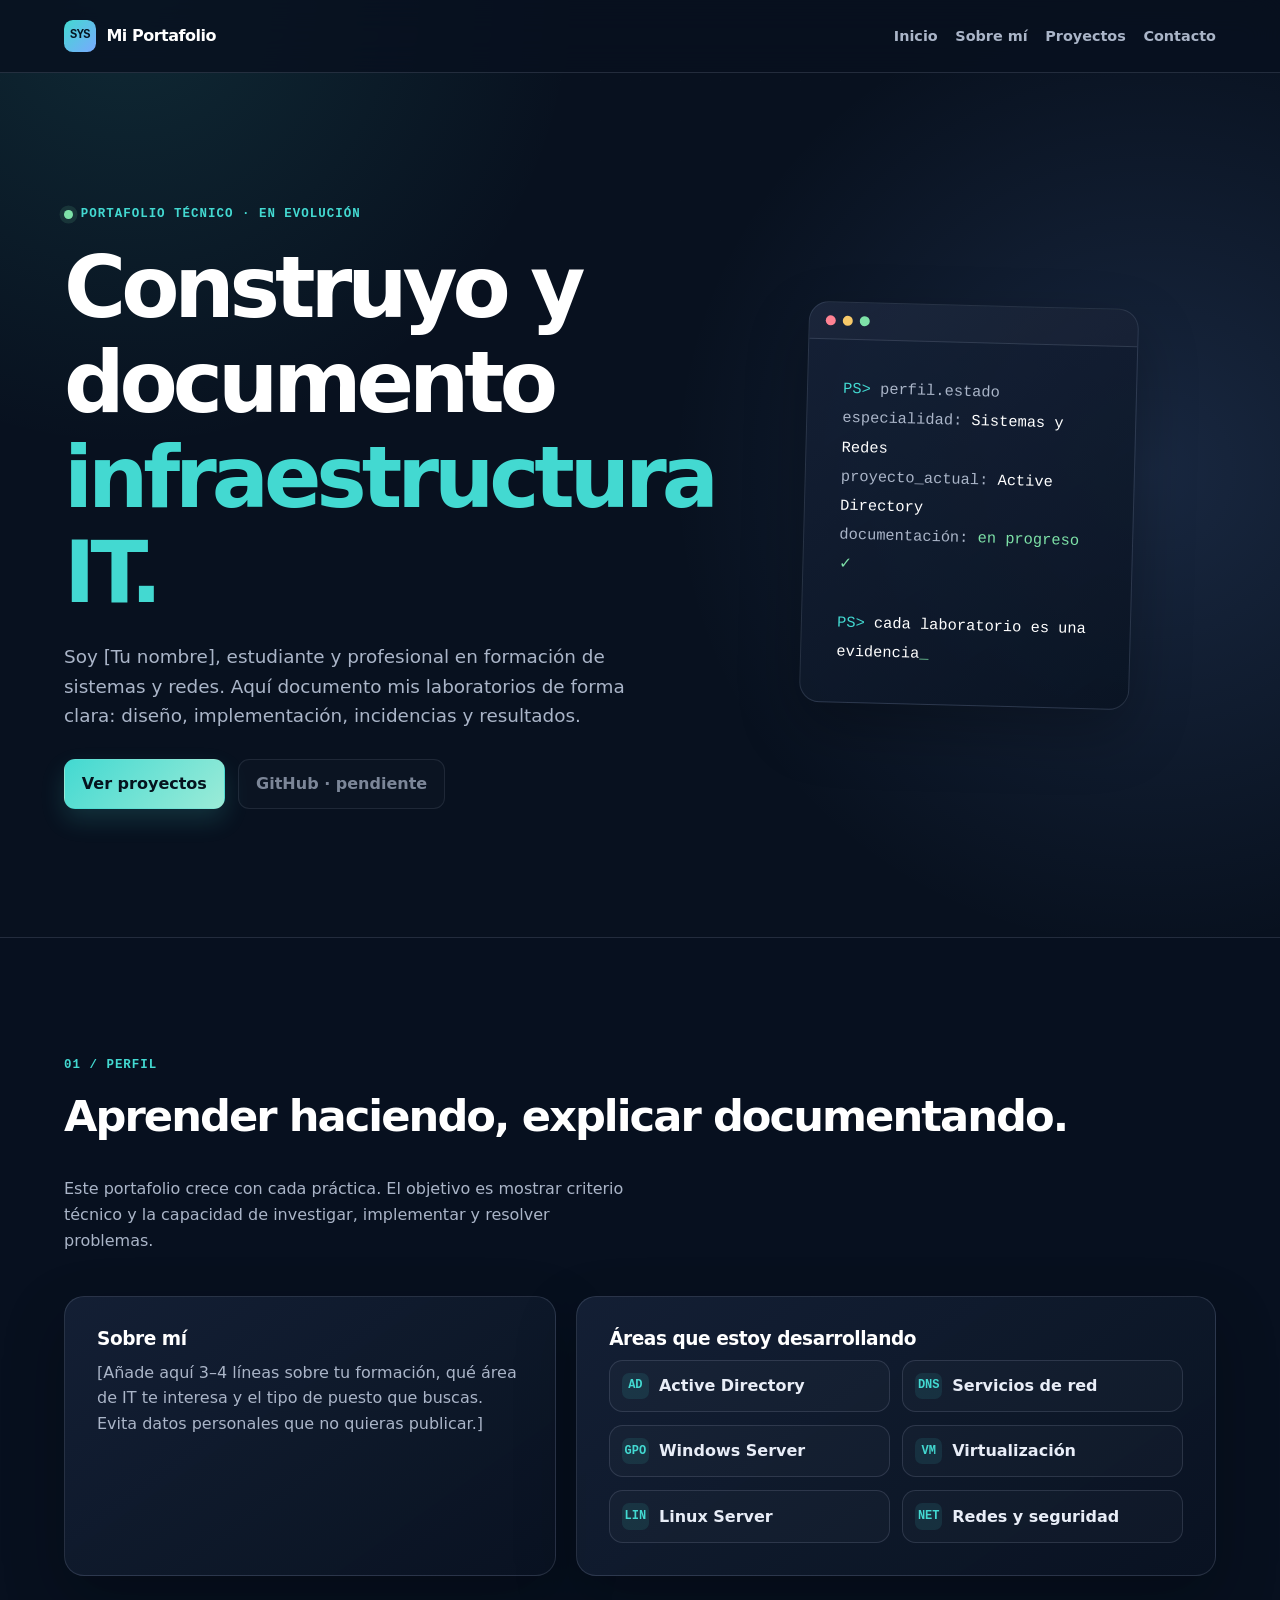
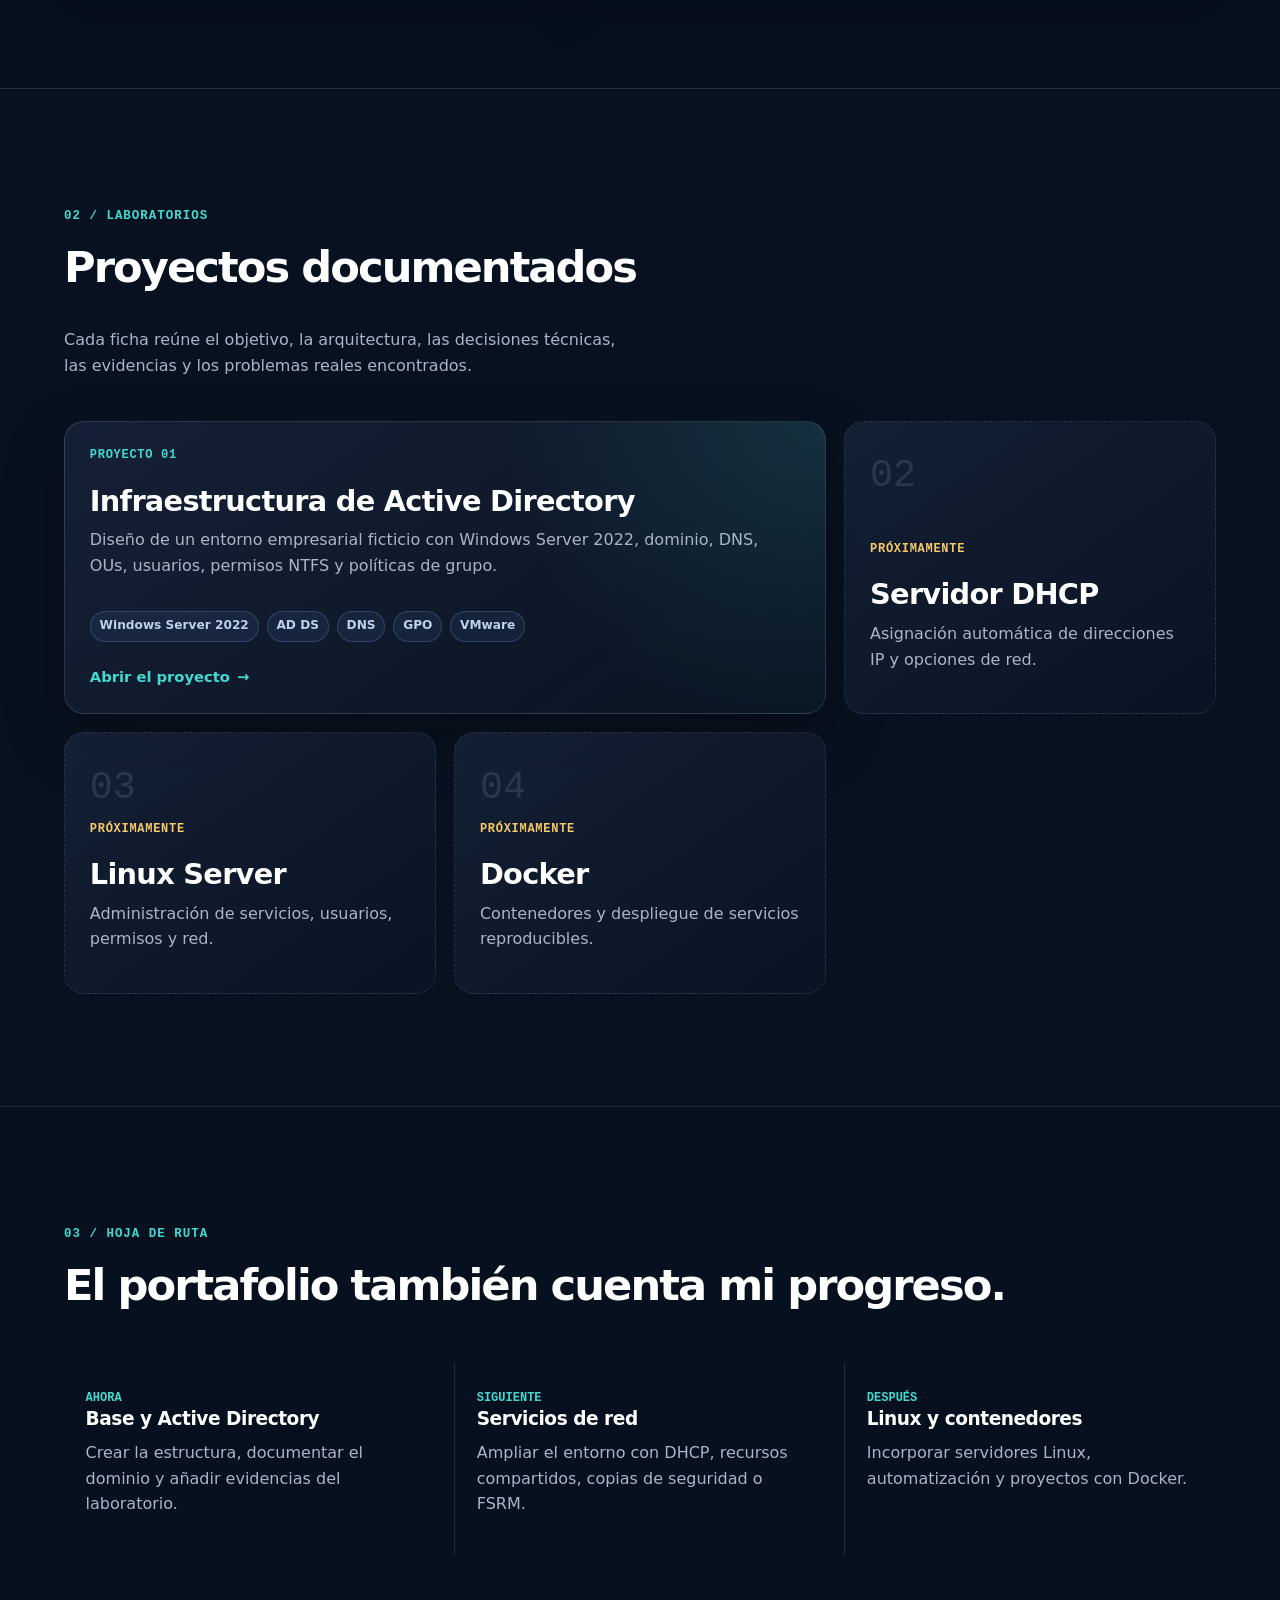
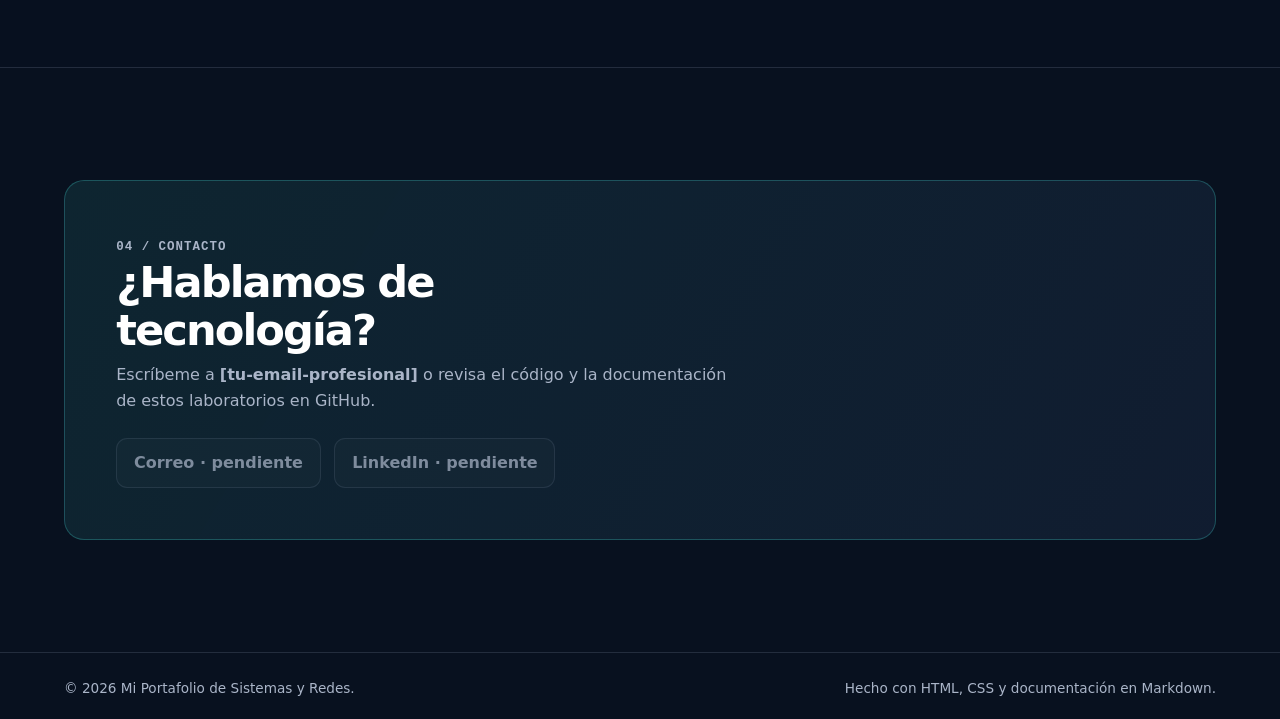
==== index.html @ 811c21ce "Primer commit: creación del portafolio" ====
<!doctype html>
<html lang="es">
  <head>
    <meta charset="utf-8">
    <meta name="viewport" content="width=device-width, initial-scale=1">
    <meta name="description" content="Portafolio técnico de [Tu nombre]: administración de sistemas, redes y virtualización.">
    <title>Mi Portafolio · Sistemas y Redes</title>
    <link rel="stylesheet" href="assets/css/styles.css">
  </head>
  <body>
    <a class="skip-link" href="#contenido">Saltar al contenido</a>

    <header class="site-header">
      <nav class="nav container" aria-label="Navegación principal">
        <a class="brand" href="#inicio" aria-label="Ir al inicio">
          <span class="brand-mark">SYS</span>
          <span>Mi Portafolio</span>
        </a>
        <ul class="nav-links">
          <li><a href="#inicio">Inicio</a></li>
          <li><a href="#sobre-mi">Sobre mí</a></li>
          <li><a href="#proyectos">Proyectos</a></li>
          <li><a href="#contacto">Contacto</a></li>
        </ul>
      </nav>
    </header>

    <main id="contenido">
      <section class="hero container" id="inicio">
        <div>
          <p class="eyebrow"><span class="status-dot"></span> Portafolio técnico · En evolución</p>
          <h1>Construyo y documento <em>infraestructura IT.</em></h1>
          <p class="hero-copy">
            Soy [Tu nombre], estudiante y profesional en formación de sistemas y redes. Aquí documento mis laboratorios de forma clara: diseño, implementación, incidencias y resultados.
          </p>
          <div class="button-row">
            <a class="button button-primary" href="#proyectos">Ver proyectos</a>
            <span class="button button-disabled" title="Sustituye este botón por tu perfil de GitHub antes de publicar">GitHub · pendiente</span>
          </div>
        </div>

        <aside class="terminal-card" aria-label="Resumen del portafolio">
          <div class="terminal-top"><span></span><span></span><span></span></div>
          <div class="terminal-content">
            <p><span class="terminal-command">PS&gt;</span> <span class="terminal-label">perfil.estado</span></p>
            <p><span class="terminal-label">especialidad:</span> <span class="terminal-value">Sistemas y Redes</span></p>
            <p><span class="terminal-label">proyecto_actual:</span> <span class="terminal-value">Active Directory</span></p>
            <p><span class="terminal-label">documentación:</span> <span class="terminal-ok">en progreso ✓</span></p>
            <br>
            <p><span class="terminal-command">PS&gt;</span> <span class="terminal-value">cada laboratorio es una evidencia</span><span class="terminal-ok">_</span></p>
          </div>
        </aside>
      </section>

      <section class="section section-alt" id="sobre-mi">
        <div class="container">
          <div class="section-heading">
            <div>
              <p class="section-kicker">01 / Perfil</p>
              <h2>Aprender haciendo, explicar documentando.</h2>
            </div>
            <p>Este portafolio crece con cada práctica. El objetivo es mostrar criterio técnico y la capacidad de investigar, implementar y resolver problemas.</p>
          </div>
          <div class="about-grid">
            <article class="surface-card">
              <h3>Sobre mí</h3>
              <p>
                [Añade aquí 3–4 líneas sobre tu formación, qué área de IT te interesa y el tipo de puesto que buscas. Evita datos personales que no quieras publicar.]
              </p>
            </article>
            <article class="surface-card">
              <h3>Áreas que estoy desarrollando</h3>
              <ul class="skill-list">
                <li><span class="skill-icon">AD</span> Active Directory</li>
                <li><span class="skill-icon">DNS</span> Servicios de red</li>
                <li><span class="skill-icon">GPO</span> Windows Server</li>
                <li><span class="skill-icon">VM</span> Virtualización</li>
                <li><span class="skill-icon">LIN</span> Linux Server</li>
                <li><span class="skill-icon">NET</span> Redes y seguridad</li>
              </ul>
            </article>
          </div>
        </div>
      </section>

      <section class="section" id="proyectos">
        <div class="container">
          <div class="section-heading">
            <div>
              <p class="section-kicker">02 / Laboratorios</p>
              <h2>Proyectos documentados</h2>
            </div>
            <p>Cada ficha reúne el objetivo, la arquitectura, las decisiones técnicas, las evidencias y los problemas reales encontrados.</p>
          </div>
          <div class="project-grid">
            <article class="project-card featured">
              <div class="project-number">Proyecto 01</div>
              <h3>Infraestructura de Active Directory</h3>
              <p>Diseño de un entorno empresarial ficticio con Windows Server 2022, dominio, DNS, OUs, usuarios, permisos NTFS y políticas de grupo.</p>
              <ul class="tag-list" aria-label="Tecnologías">
                <li>Windows Server 2022</li>
                <li>AD DS</li>
                <li>DNS</li>
                <li>GPO</li>
                <li>VMware</li>
              </ul>
              <a class="project-link" href="proyectos/active-directory/">Abrir el proyecto</a>
            </article>

            <article class="project-card placeholder-card">
              <span class="placeholder-symbol" aria-hidden="true">02</span>
              <div>
                <div class="card-status">Próximamente</div>
                <h3>Servidor DHCP</h3>
                <p>Asignación automática de direcciones IP y opciones de red.</p>
              </div>
            </article>

            <article class="project-card placeholder-card">
              <span class="placeholder-symbol" aria-hidden="true">03</span>
              <div>
                <div class="card-status">Próximamente</div>
                <h3>Linux Server</h3>
                <p>Administración de servicios, usuarios, permisos y red.</p>
              </div>
            </article>

            <article class="project-card placeholder-card">
              <span class="placeholder-symbol" aria-hidden="true">04</span>
              <div>
                <div class="card-status">Próximamente</div>
                <h3>Docker</h3>
                <p>Contenedores y despliegue de servicios reproducibles.</p>
              </div>
            </article>
          </div>
        </div>
      </section>

      <section class="section section-alt" aria-labelledby="roadmap-title">
        <div class="container">
          <div class="section-heading">
            <div>
              <p class="section-kicker">03 / Hoja de ruta</p>
              <h2 id="roadmap-title">El portafolio también cuenta mi progreso.</h2>
            </div>
          </div>
          <div class="roadmap-grid">
            <article class="roadmap-card">
              <span>AHORA</span>
              <h3>Base y Active Directory</h3>
              <p>Crear la estructura, documentar el dominio y añadir evidencias del laboratorio.</p>
            </article>
            <article class="roadmap-card">
              <span>SIGUIENTE</span>
              <h3>Servicios de red</h3>
              <p>Ampliar el entorno con DHCP, recursos compartidos, copias de seguridad o FSRM.</p>
            </article>
            <article class="roadmap-card">
              <span>DESPUÉS</span>
              <h3>Linux y contenedores</h3>
              <p>Incorporar servidores Linux, automatización y proyectos con Docker.</p>
            </article>
          </div>
        </div>
      </section>

      <section class="section" id="contacto">
        <div class="container">
          <div class="contact-panel">
            <div>
              <p class="section-kicker">04 / Contacto</p>
              <h2>¿Hablamos de tecnología?</h2>
              <p>Escríbeme a <strong>[tu-email-profesional]</strong> o revisa el código y la documentación de estos laboratorios en GitHub.</p>
            </div>
            <div class="button-row" aria-label="Enlaces de contacto pendientes de configurar">
              <span class="button button-disabled">Correo · pendiente</span>
              <span class="button button-disabled">LinkedIn · pendiente</span>
            </div>
          </div>
        </div>
      </section>
    </main>

    <footer class="site-footer">
      <div class="container footer-inner">
        <span>© 2026 Mi Portafolio de Sistemas y Redes.</span>
        <span>Hecho con HTML, CSS y documentación en Markdown.</span>
      </div>
    </footer>
  </body>
</html>
---- assets/css/styles.css ----
:root {
  --ink: #e8edf7;
  --muted: #aab5c8;
  --surface: #101827;
  --surface-elevated: #162238;
  --line: rgba(193, 208, 235, 0.15);
  --blue: #78a9ff;
  --cyan: #43d9d1;
  --green: #7ee2a8;
  --amber: #f7c969;
  --danger: #ff8293;
  --background: #08111f;
  --shadow: 0 24px 60px rgba(0, 0, 0, 0.26);
  --radius-lg: 1.25rem;
  --radius-md: 0.85rem;
  --max-width: 72rem;
}

* {
  box-sizing: border-box;
}

html {
  scroll-behavior: smooth;
}

@media (prefers-reduced-motion: reduce) {
  html {
    scroll-behavior: auto;
  }

  *,
  *::before,
  *::after {
    animation-duration: 0.01ms !important;
    animation-iteration-count: 1 !important;
    scroll-behavior: auto !important;
    transition-duration: 0.01ms !important;
  }
}

body {
  min-width: 20rem;
  margin: 0;
  color: var(--ink);
  background:
    radial-gradient(circle at 10% 0%, rgba(67, 217, 209, 0.12), transparent 28rem),
    radial-gradient(circle at 90% 12%, rgba(120, 169, 255, 0.15), transparent 30rem),
    var(--background);
  font-family: Inter, ui-sans-serif, system-ui, -apple-system, BlinkMacSystemFont, "Segoe UI", sans-serif;
  font-size: 16px;
  line-height: 1.6;
}

body::before {
  position: fixed;
  z-index: -1;
  inset: 0;
  pointer-events: none;
  content: "";
  opacity: 0.28;
  background-image: linear-gradient(rgba(255, 255, 255, 0.025) 1px, transparent 1px), linear-gradient(90deg, rgba(255, 255, 255, 0.025) 1px, transparent 1px);
  background-size: 2.5rem 2.5rem;
  mask-image: linear-gradient(to bottom, black, transparent 78%);
}

a {
  color: inherit;
  text-decoration: none;
}

a:focus-visible,
button:focus-visible {
  outline: 3px solid var(--cyan);
  outline-offset: 4px;
}

img {
  max-width: 100%;
}

.skip-link {
  position: absolute;
  z-index: 20;
  top: -5rem;
  left: 1rem;
  padding: 0.7rem 1rem;
  color: #04101b;
  background: var(--cyan);
  border-radius: 0 0 var(--radius-md) var(--radius-md);
}

.skip-link:focus {
  top: 0;
}

.container {
  width: min(calc(100% - 2.5rem), var(--max-width));
  margin-inline: auto;
}

.site-header {
  position: sticky;
  z-index: 10;
  top: 0;
  border-bottom: 1px solid var(--line);
  background: rgba(8, 17, 31, 0.82);
  backdrop-filter: blur(16px);
}

.nav {
  display: flex;
  align-items: center;
  justify-content: space-between;
  gap: 1.5rem;
  min-height: 4.5rem;
}

.brand {
  display: inline-flex;
  align-items: center;
  gap: 0.65rem;
  color: #fff;
  font-weight: 800;
  letter-spacing: -0.03em;
}

.brand-mark {
  display: grid;
  width: 2rem;
  height: 2rem;
  place-items: center;
  color: #061522;
  font-family: ui-monospace, SFMono-Regular, Menlo, Consolas, monospace;
  font-size: 0.75rem;
  font-weight: 900;
  background: linear-gradient(135deg, var(--cyan), var(--blue));
  border-radius: 0.55rem;
}

.nav-links {
  display: flex;
  flex-wrap: wrap;
  justify-content: flex-end;
  gap: 0.35rem 1.1rem;
  padding: 0;
  margin: 0;
  list-style: none;
}

.nav-links a {
  color: var(--muted);
  font-size: 0.9rem;
  font-weight: 650;
}

.nav-links a:hover,
.nav-links a[aria-current="page"] {
  color: var(--cyan);
}

.hero {
  display: grid;
  grid-template-columns: 1.2fr 0.8fr;
  gap: clamp(2rem, 7vw, 6rem);
  align-items: center;
  min-height: min(44rem, calc(100vh - 4.5rem));
  padding-block: clamp(4rem, 10vw, 8rem);
}

.eyebrow,
.section-kicker {
  display: inline-flex;
  align-items: center;
  gap: 0.5rem;
  margin: 0 0 1rem;
  color: var(--cyan);
  font-family: ui-monospace, SFMono-Regular, Menlo, Consolas, monospace;
  font-size: 0.78rem;
  font-weight: 700;
  letter-spacing: 0.08em;
  text-transform: uppercase;
}

.status-dot {
  width: 0.55rem;
  height: 0.55rem;
  background: var(--green);
  border-radius: 50%;
  box-shadow: 0 0 0 0.28rem rgba(126, 226, 168, 0.12);
}

h1,
h2,
h3,
p {
  margin-top: 0;
}

h1,
h2,
h3 {
  color: #fff;
  line-height: 1.12;
}

h1 {
  max-width: 13ch;
  margin-bottom: 1.35rem;
  font-size: clamp(2.8rem, 7vw, 5.3rem);
  letter-spacing: -0.06em;
}

h1 em {
  font-style: normal;
  color: var(--cyan);
}

h2 {
  margin-bottom: 1rem;
  font-size: clamp(1.85rem, 4vw, 2.7rem);
  letter-spacing: -0.045em;
}

h3 {
  margin-bottom: 0.65rem;
  font-size: 1.16rem;
  letter-spacing: -0.025em;
}

.hero-copy {
  max-width: 38rem;
  margin-bottom: 1.8rem;
  color: var(--muted);
  font-size: clamp(1rem, 2vw, 1.15rem);
}

.button-row {
  display: flex;
  flex-wrap: wrap;
  gap: 0.85rem;
}

.button {
  display: inline-flex;
  align-items: center;
  justify-content: center;
  min-height: 2.9rem;
  padding: 0.7rem 1.05rem;
  border: 1px solid transparent;
  border-radius: 0.7rem;
  font-weight: 750;
  transition: transform 160ms ease, border-color 160ms ease, background 160ms ease;
}

.button:hover {
  transform: translateY(-2px);
}

.button-primary {
  color: #05131e;
  background: linear-gradient(135deg, var(--cyan), #9bebd7);
  box-shadow: 0 11px 25px rgba(67, 217, 209, 0.16);
}

.button-secondary {
  color: var(--ink);
  border-color: var(--line);
  background: rgba(255, 255, 255, 0.03);
}

.button-secondary:hover {
  border-color: rgba(120, 169, 255, 0.7);
  background: rgba(120, 169, 255, 0.1);
}

.button-disabled {
  color: var(--muted);
  border-color: var(--line);
  background: rgba(255, 255, 255, 0.025);
  cursor: not-allowed;
  opacity: 0.72;
}

.terminal-card,
.surface-card,
.project-card,
.detail-card {
  border: 1px solid var(--line);
  background: linear-gradient(145deg, rgba(22, 34, 56, 0.88), rgba(10, 20, 35, 0.9));
  box-shadow: var(--shadow);
}

.terminal-card {
  overflow: hidden;
  border-radius: var(--radius-lg);
  transform: rotate(1.5deg);
}

.terminal-top {
  display: flex;
  gap: 0.4rem;
  padding: 0.8rem 1rem;
  border-bottom: 1px solid var(--line);
  background: rgba(255, 255, 255, 0.025);
}

.terminal-top span {
  width: 0.65rem;
  height: 0.65rem;
  border-radius: 50%;
}

.terminal-top span:nth-child(1) { background: var(--danger); }
.terminal-top span:nth-child(2) { background: var(--amber); }
.terminal-top span:nth-child(3) { background: var(--green); }

.terminal-content {
  padding: clamp(1.3rem, 4vw, 2.2rem);
  font-family: ui-monospace, SFMono-Regular, Menlo, Consolas, monospace;
  font-size: clamp(0.82rem, 1.65vw, 0.96rem);
  line-height: 1.9;
}

.terminal-content p {
  margin: 0;
}

.terminal-command { color: var(--cyan); }
.terminal-label { color: var(--muted); }
.terminal-value { color: #fff; }
.terminal-ok { color: var(--green); }

.section {
  padding-block: clamp(4rem, 9vw, 7rem);
}

.section-alt {
  border-block: 1px solid var(--line);
  background: rgba(8, 17, 31, 0.45);
}

.section-heading {
  display: flex;
  flex-wrap: wrap;
  align-items: end;
  justify-content: space-between;
  gap: 1.25rem;
  margin-bottom: 2.3rem;
}

.section-heading > p:last-child {
  max-width: 35rem;
  margin-bottom: 0.35rem;
  color: var(--muted);
}

.about-grid {
  display: grid;
  grid-template-columns: 1fr 1.3fr;
  gap: 1.25rem;
}

.surface-card,
.detail-card {
  padding: clamp(1.35rem, 3vw, 2rem);
  border-radius: var(--radius-lg);
}

.surface-card > p,
.detail-card > p,
.detail-card li {
  color: var(--muted);
}

.skill-list,
.tag-list,
.check-list,
.document-list {
  padding: 0;
  margin: 0;
  list-style: none;
}

.skill-list {
  display: grid;
  grid-template-columns: repeat(2, minmax(0, 1fr));
  gap: 0.8rem;
}

.skill-list li {
  display: flex;
  align-items: center;
  gap: 0.65rem;
  min-height: 3.1rem;
  padding: 0.75rem;
  color: var(--ink);
  border: 1px solid var(--line);
  border-radius: var(--radius-md);
  background: rgba(255, 255, 255, 0.025);
  font-weight: 650;
}

.skill-icon {
  display: grid;
  flex: 0 0 1.65rem;
  width: 1.65rem;
  height: 1.65rem;
  place-items: center;
  color: var(--cyan);
  border-radius: 0.45rem;
  background: rgba(67, 217, 209, 0.11);
  font-family: ui-monospace, monospace;
  font-size: 0.75rem;
}

.project-grid,
.roadmap-grid,
.details-grid {
  display: grid;
  grid-template-columns: repeat(3, minmax(0, 1fr));
  gap: 1.15rem;
}

.project-card {
  display: flex;
  flex-direction: column;
  min-height: 100%;
  padding: 1.55rem;
  border-radius: var(--radius-lg);
  transition: transform 180ms ease, border-color 180ms ease;
}

.project-card:hover {
  border-color: rgba(67, 217, 209, 0.58);
  transform: translateY(-0.3rem);
}

.project-card.featured {
  grid-column: span 2;
  background:
    radial-gradient(circle at right top, rgba(67, 217, 209, 0.13), transparent 20rem),
    linear-gradient(145deg, rgba(22, 34, 56, 0.95), rgba(10, 20, 35, 0.94));
}

.project-number,
.card-status {
  font-family: ui-monospace, SFMono-Regular, Menlo, Consolas, monospace;
  font-size: 0.75rem;
  font-weight: 700;
  letter-spacing: 0.06em;
  text-transform: uppercase;
}

.project-number { color: var(--cyan); }
.card-status { color: var(--amber); }

.project-card h3 {
  margin-top: 1.2rem;
  font-size: clamp(1.35rem, 3vw, 1.8rem);
}

.project-card p {
  color: var(--muted);
}

.tag-list {
  display: flex;
  flex-wrap: wrap;
  gap: 0.5rem;
  margin-top: auto;
  padding-top: 1rem;
}

.tag-list li {
  padding: 0.3rem 0.55rem;
  color: #bdd0ee;
  border: 1px solid rgba(120, 169, 255, 0.24);
  border-radius: 999px;
  background: rgba(120, 169, 255, 0.08);
  font-size: 0.76rem;
  font-weight: 650;
}

.project-link {
  display: inline-flex;
  gap: 0.45rem;
  align-items: center;
  margin-top: 1.45rem;
  color: var(--cyan);
  font-size: 0.92rem;
  font-weight: 750;
}

.project-link::after {
  content: "→";
  transition: transform 160ms ease;
}

.project-link:hover::after {
  transform: translateX(0.22rem);
}

.placeholder-card {
  justify-content: space-between;
  min-height: 13rem;
  border-style: dashed;
  box-shadow: none;
}

.placeholder-symbol {
  color: var(--line);
  font-family: ui-monospace, monospace;
  font-size: 2.4rem;
}

.roadmap-card {
  position: relative;
  min-height: 11rem;
  padding: 1.35rem;
  border-left: 1px solid var(--line);
}

.roadmap-card:first-child {
  border-left: 0;
}

.roadmap-card span {
  color: var(--cyan);
  font-family: ui-monospace, monospace;
  font-size: 0.75rem;
  font-weight: 750;
}

.roadmap-card p {
  color: var(--muted);
}

.contact-panel {
  display: flex;
  flex-wrap: wrap;
  align-items: center;
  justify-content: space-between;
  gap: 1.5rem;
  padding: clamp(1.5rem, 5vw, 3.2rem);
  border: 1px solid rgba(67, 217, 209, 0.27);
  border-radius: var(--radius-lg);
  background: linear-gradient(120deg, rgba(67, 217, 209, 0.1), rgba(120, 169, 255, 0.08));
}

.contact-panel h2 {
  max-width: 18ch;
  margin-bottom: 0.5rem;
}

.contact-panel p {
  max-width: 39rem;
  margin-bottom: 0;
  color: var(--muted);
}

.site-footer {
  padding-block: 1.6rem;
  border-top: 1px solid var(--line);
  color: var(--muted);
  font-size: 0.85rem;
}

.footer-inner {
  display: flex;
  flex-wrap: wrap;
  justify-content: space-between;
  gap: 0.7rem 1.5rem;
}

/* Página de proyecto */
.project-hero {
  padding-block: clamp(4rem, 9vw, 7rem) 3rem;
}

.breadcrumb {
  display: flex;
  flex-wrap: wrap;
  gap: 0.5rem;
  margin-bottom: 1.7rem;
  color: var(--muted);
  font-size: 0.88rem;
}

.breadcrumb a:hover { color: var(--cyan); }
.breadcrumb span { color: var(--line); }

.project-title-row {
  display: flex;
  flex-wrap: wrap;
  align-items: start;
  justify-content: space-between;
  gap: 1.5rem;
}

.project-title-row h1 {
  max-width: 16ch;
  margin-bottom: 1rem;
  font-size: clamp(2.4rem, 6vw, 4.4rem);
}

.project-lead {
  max-width: 48rem;
  margin-bottom: 0;
  color: var(--muted);
  font-size: 1.15rem;
}

.status-badge {
  display: inline-flex;
  align-items: center;
  gap: 0.45rem;
  padding: 0.5rem 0.7rem;
  color: #f8d78d;
  border: 1px solid rgba(247, 201, 105, 0.35);
  border-radius: 999px;
  background: rgba(247, 201, 105, 0.08);
  font-size: 0.82rem;
  font-weight: 750;
  white-space: nowrap;
}

.status-badge::before {
  width: 0.45rem;
  height: 0.45rem;
  content: "";
  background: var(--amber);
  border-radius: 50%;
}

.summary-strip {
  display: grid;
  grid-template-columns: repeat(4, 1fr);
  overflow: hidden;
  margin-top: 2.7rem;
  border: 1px solid var(--line);
  border-radius: var(--radius-lg);
  background: rgba(255, 255, 255, 0.025);
}

.summary-item {
  padding: 1.15rem 1.3rem;
  border-right: 1px solid var(--line);
}

.summary-item:last-child { border-right: 0; }
.summary-item dt { color: var(--muted); font-size: 0.77rem; }
.summary-item dd { margin: 0.25rem 0 0; color: #fff; font-size: 0.95rem; font-weight: 750; }

.architecture {
  display: grid;
  justify-items: center;
  gap: 0.85rem;
  padding: clamp(1.2rem, 4vw, 2.5rem);
  border: 1px solid var(--line);
  border-radius: var(--radius-lg);
  background: rgba(4, 12, 23, 0.47);
}

.architecture-node {
  min-width: min(100%, 15.5rem);
  padding: 0.8rem 1rem;
  border: 1px solid rgba(120, 169, 255, 0.35);
  border-radius: var(--radius-md);
  background: rgba(120, 169, 255, 0.09);
  text-align: center;
}

.architecture-node strong,
.architecture-node small { display: block; }
.architecture-node small { color: var(--muted); font-size: 0.78rem; }
.architecture-node.primary { border-color: rgba(67, 217, 209, 0.57); background: rgba(67, 217, 209, 0.11); }
.architecture-node.primary strong { color: var(--cyan); }
.architecture-line { width: 1px; height: 1.4rem; background: linear-gradient(var(--blue), var(--cyan)); }
.architecture-clients { display: grid; grid-template-columns: repeat(5, minmax(5rem, 1fr)); gap: 0.6rem; width: min(100%, 50rem); }
.architecture-clients .architecture-node { min-width: 0; padding: 0.65rem 0.35rem; font-size: 0.8rem; }

.details-grid {
  grid-template-columns: repeat(2, minmax(0, 1fr));
}

.check-list,
.document-list {
  display: grid;
  gap: 0.7rem;
}

.check-list li,
.document-list li {
  position: relative;
  padding-left: 1.55rem;
}

.check-list li::before {
  position: absolute;
  left: 0;
  color: var(--green);
  content: "✓";
  font-weight: 900;
}

.document-list li::before {
  position: absolute;
  left: 0;
  color: var(--cyan);
  content: "↳";
  font-weight: 900;
}

.callout {
  padding: 1.1rem 1.2rem;
  border-left: 3px solid var(--amber);
  border-radius: 0 var(--radius-md) var(--radius-md) 0;
  background: rgba(247, 201, 105, 0.08);
}

.callout p:last-child { margin-bottom: 0; }

.capture-grid {
  display: grid;
  grid-template-columns: repeat(3, minmax(0, 1fr));
  gap: 1rem;
}

.capture-placeholder {
  display: grid;
  min-height: 11rem;
  place-items: center;
  padding: 1rem;
  color: var(--muted);
  border: 1px dashed rgba(120, 169, 255, 0.35);
  border-radius: var(--radius-md);
  background: rgba(120, 169, 255, 0.04);
  text-align: center;
}

.capture-placeholder span {
  display: block;
  margin-bottom: 0.5rem;
  color: var(--blue);
  font-family: ui-monospace, monospace;
  font-size: 1.6rem;
}

.back-link { color: var(--cyan); font-weight: 750; }

@media (max-width: 760px) {
  .nav { align-items: flex-start; padding-block: 0.85rem; }
  .nav-links { gap: 0.25rem 0.75rem; }
  .nav-links a { font-size: 0.82rem; }
  .hero,
  .about-grid { grid-template-columns: 1fr; }
  .hero { min-height: auto; }
  .terminal-card { max-width: 32rem; margin-inline: auto; transform: none; }
  .project-grid,
  .roadmap-grid,
  .details-grid { grid-template-columns: 1fr; }
  .project-card.featured { grid-column: auto; }
  .roadmap-card,
  .roadmap-card:first-child { min-height: auto; border-top: 1px solid var(--line); border-left: 0; }
  .roadmap-card:first-child { border-top: 0; }
  .summary-strip { grid-template-columns: repeat(2, 1fr); }
  .summary-item:nth-child(2) { border-right: 0; }
  .summary-item:nth-child(-n + 2) { border-bottom: 1px solid var(--line); }
  .architecture-clients { grid-template-columns: repeat(2, 1fr); }
  .capture-grid { grid-template-columns: 1fr; }
}

@media (max-width: 430px) {
  .container { width: min(calc(100% - 1.5rem), var(--max-width)); }
  .brand { font-size: 0.9rem; }
  .nav { gap: 0.75rem; }
  .nav-links { justify-content: flex-start; }
  .skill-list { grid-template-columns: 1fr; }
}
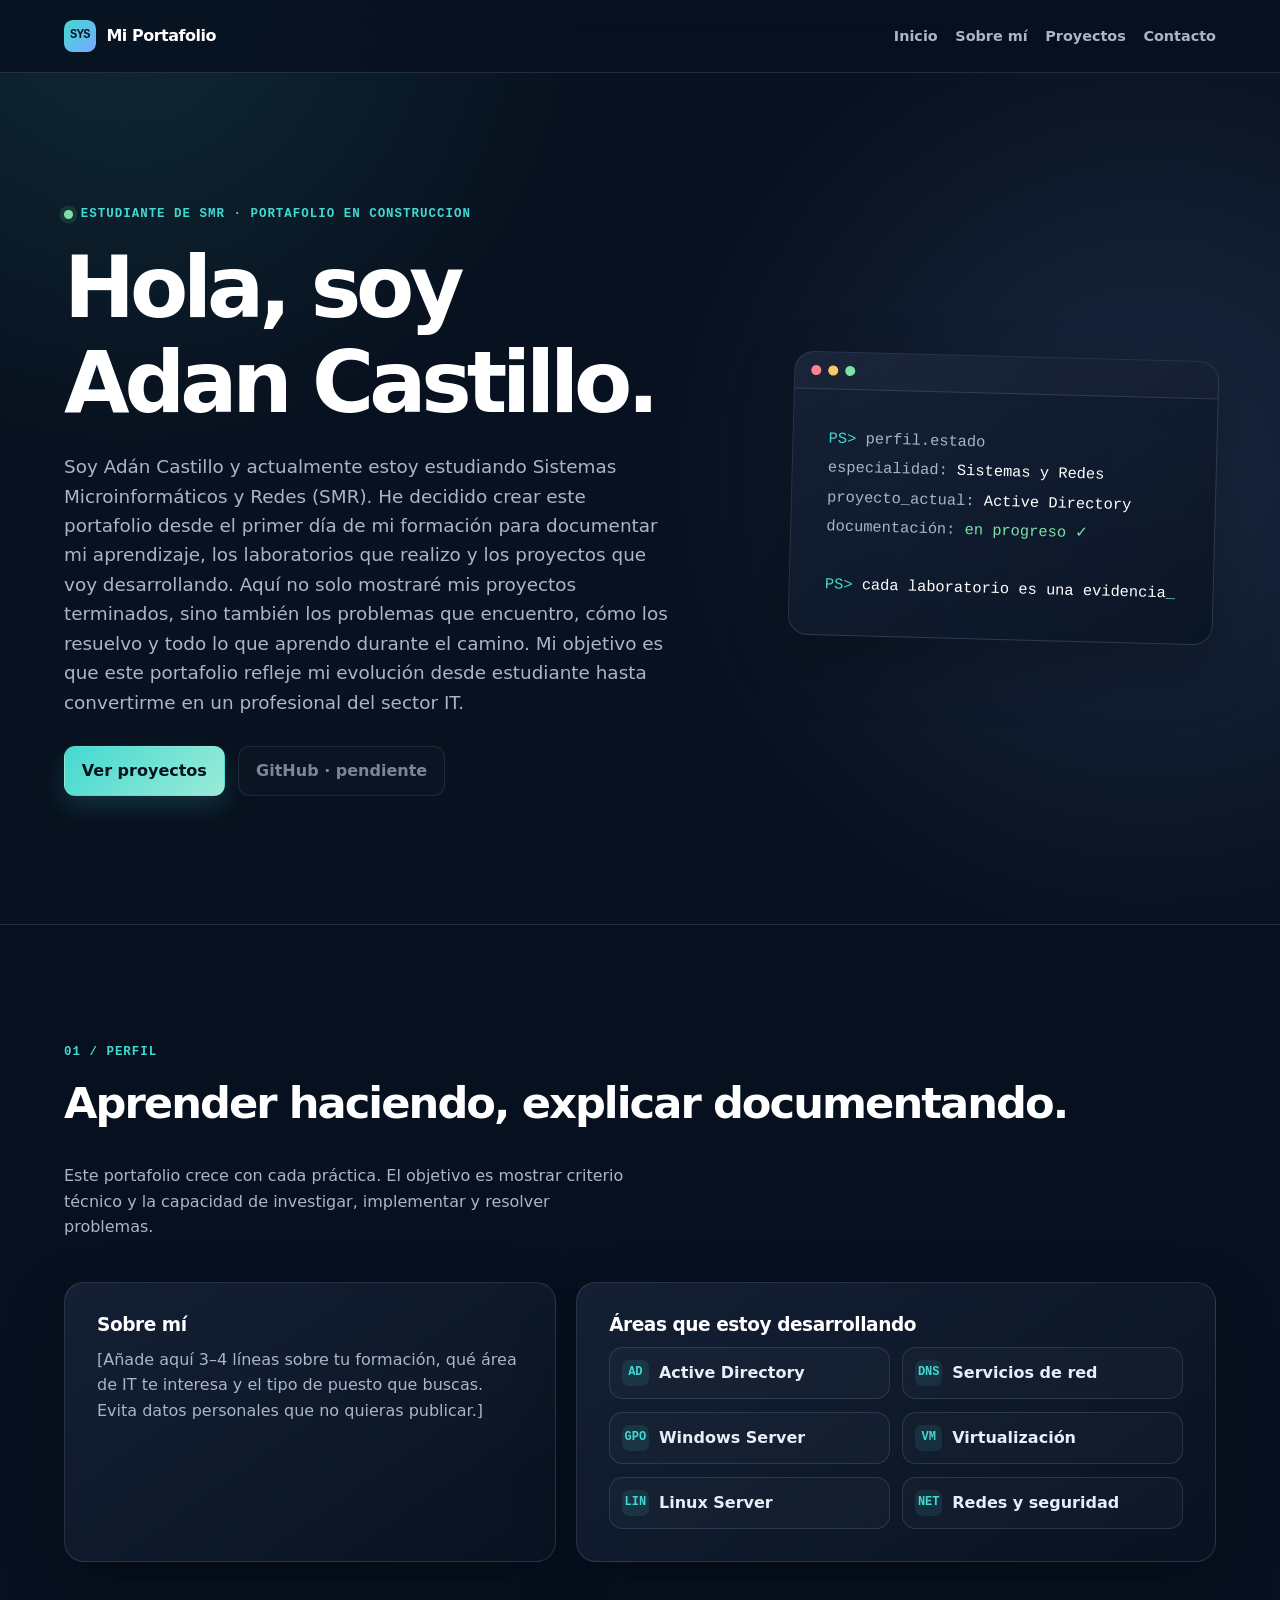
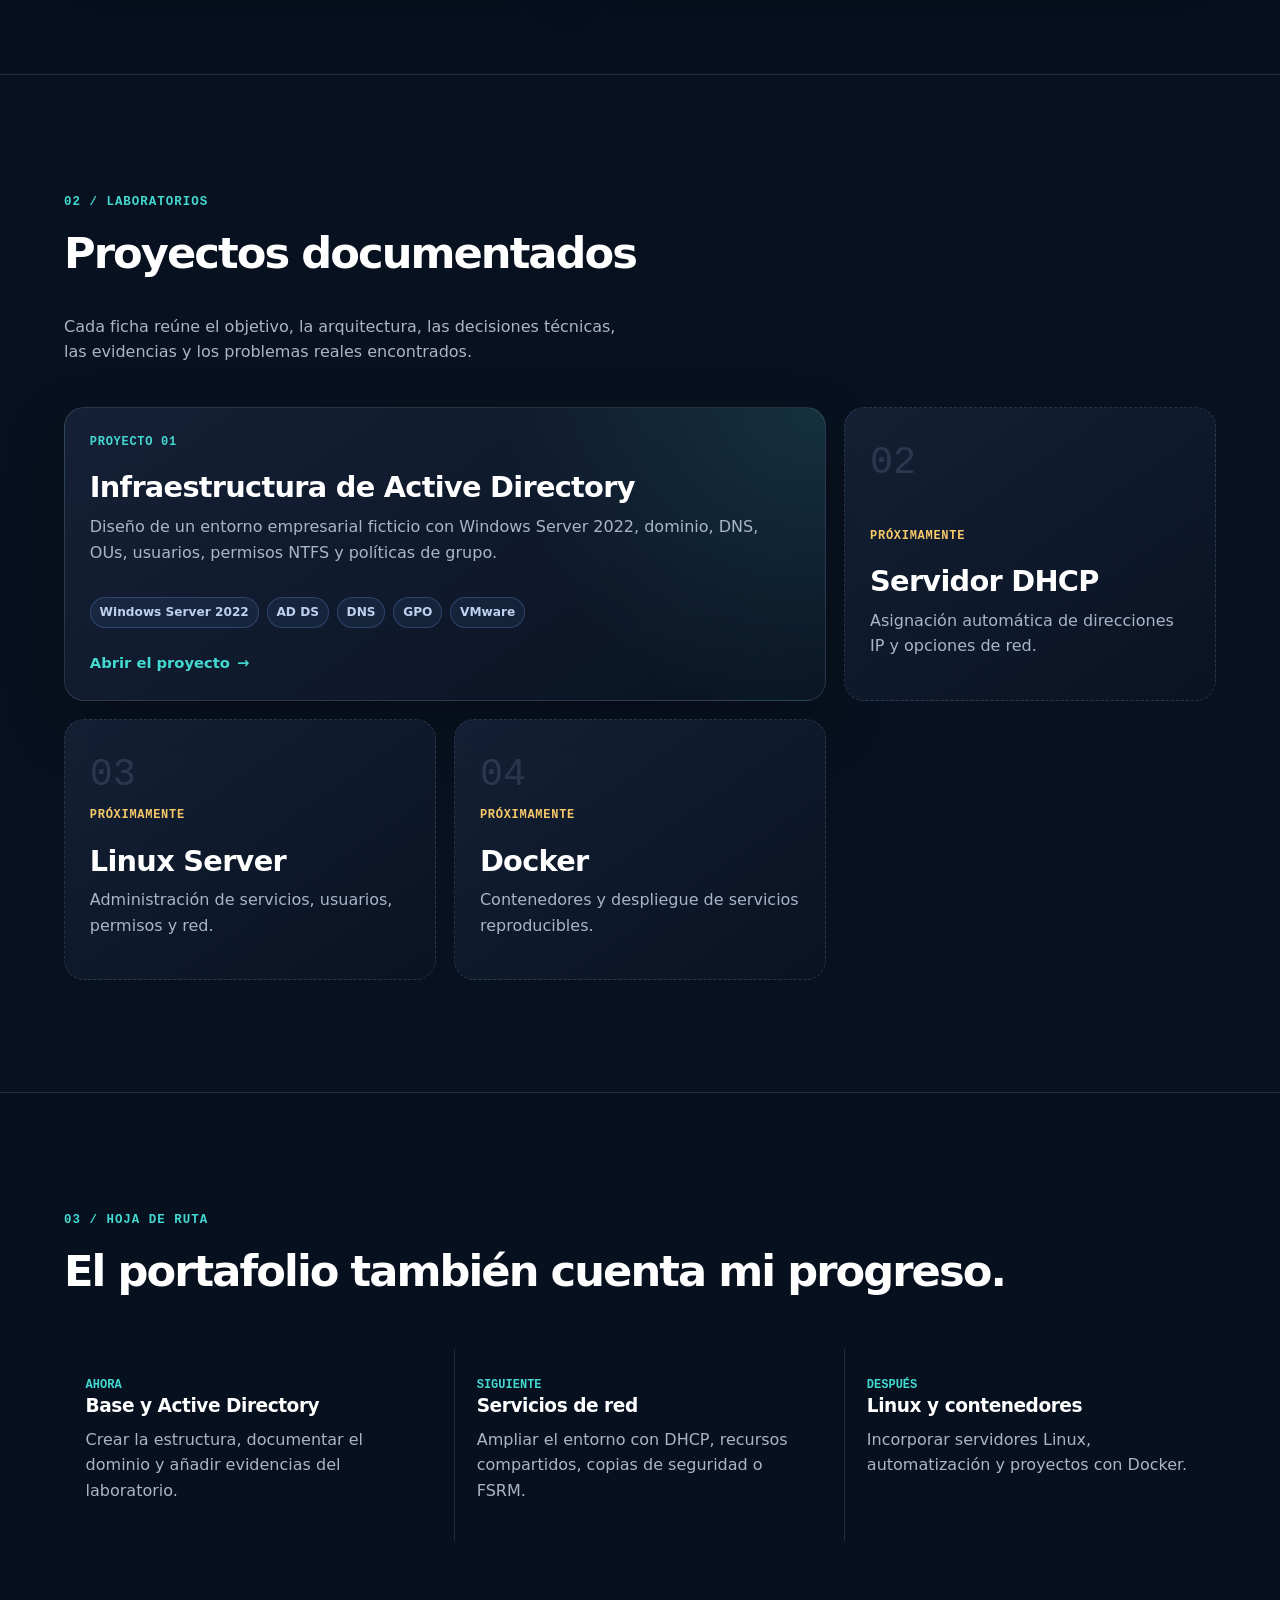
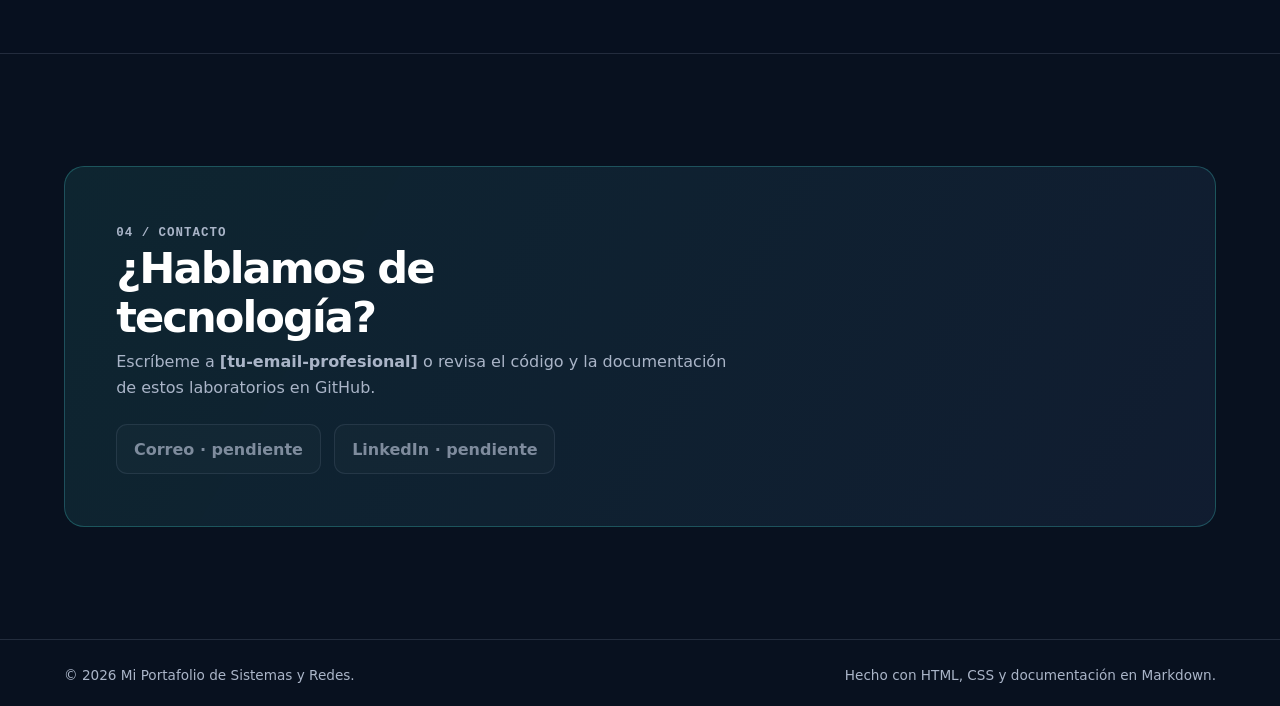
==== commit df0ae9fd: "Actualizar presentación personal" ====
--- a/index.html
+++ b/index.html
@@ -3,7 +3,7 @@
   <head>
     <meta charset="utf-8">
     <meta name="viewport" content="width=device-width, initial-scale=1">
-    <meta name="description" content="Portafolio técnico de [Tu nombre]: administración de sistemas, redes y virtualización.">
+    <meta name="description" content="Portafolio técnico de [Adan Castillo]: estudiante de sistemas microinformaticos y redes(SMR), documentando su aprendizaje, laboratorios y proyectos desde el primer dia.">
     <title>Mi Portafolio · Sistemas y Redes</title>
     <link rel="stylesheet" href="assets/css/styles.css">
   </head>
@@ -28,11 +28,17 @@
     <main id="contenido">
       <section class="hero container" id="inicio">
         <div>
-          <p class="eyebrow"><span class="status-dot"></span> Portafolio técnico · En evolución</p>
-          <h1>Construyo y documento <em>infraestructura IT.</em></h1>
+          <p class="eyebrow"><span class="status-dot"></span> Estudiante de SMR · Portafolio en construccion</p>
+          <h1>Hola, soy Adan Castillo.</h1>
           <p class="hero-copy">
-            Soy [Tu nombre], estudiante y profesional en formación de sistemas y redes. Aquí documento mis laboratorios de forma clara: diseño, implementación, incidencias y resultados.
-          </p>
+Soy Adán Castillo y actualmente estoy estudiando Sistemas Microinformáticos y Redes (SMR).
+
+He decidido crear este portafolio desde el primer día de mi formación para documentar mi aprendizaje, los laboratorios que realizo y los proyectos que voy desarrollando.
+
+Aquí no solo mostraré mis proyectos terminados, sino también los problemas que encuentro, cómo los resuelvo y todo lo que aprendo durante el camino.
+
+Mi objetivo es que este portafolio refleje mi evolución desde estudiante hasta convertirme en un profesional del sector IT.
+</p>
           <div class="button-row">
             <a class="button button-primary" href="#proyectos">Ver proyectos</a>
             <span class="button button-disabled" title="Sustituye este botón por tu perfil de GitHub antes de publicar">GitHub · pendiente</span>
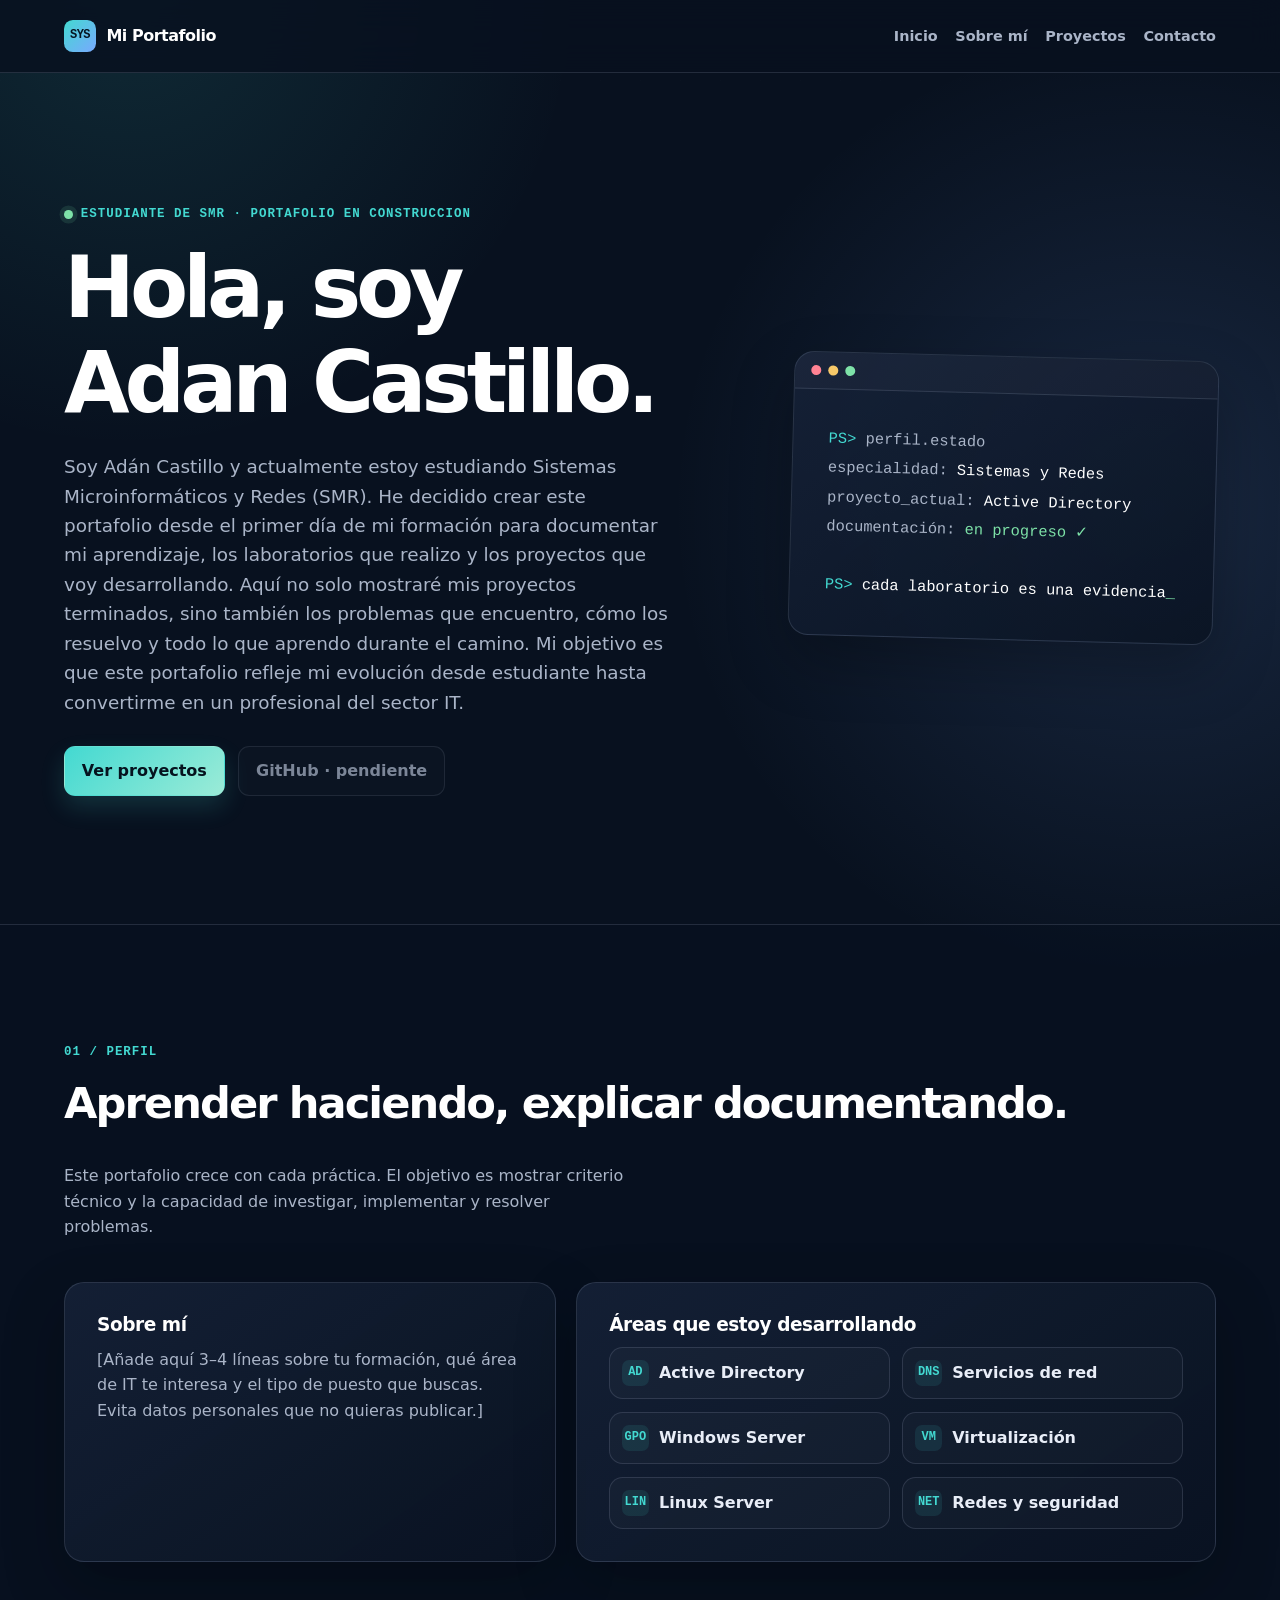
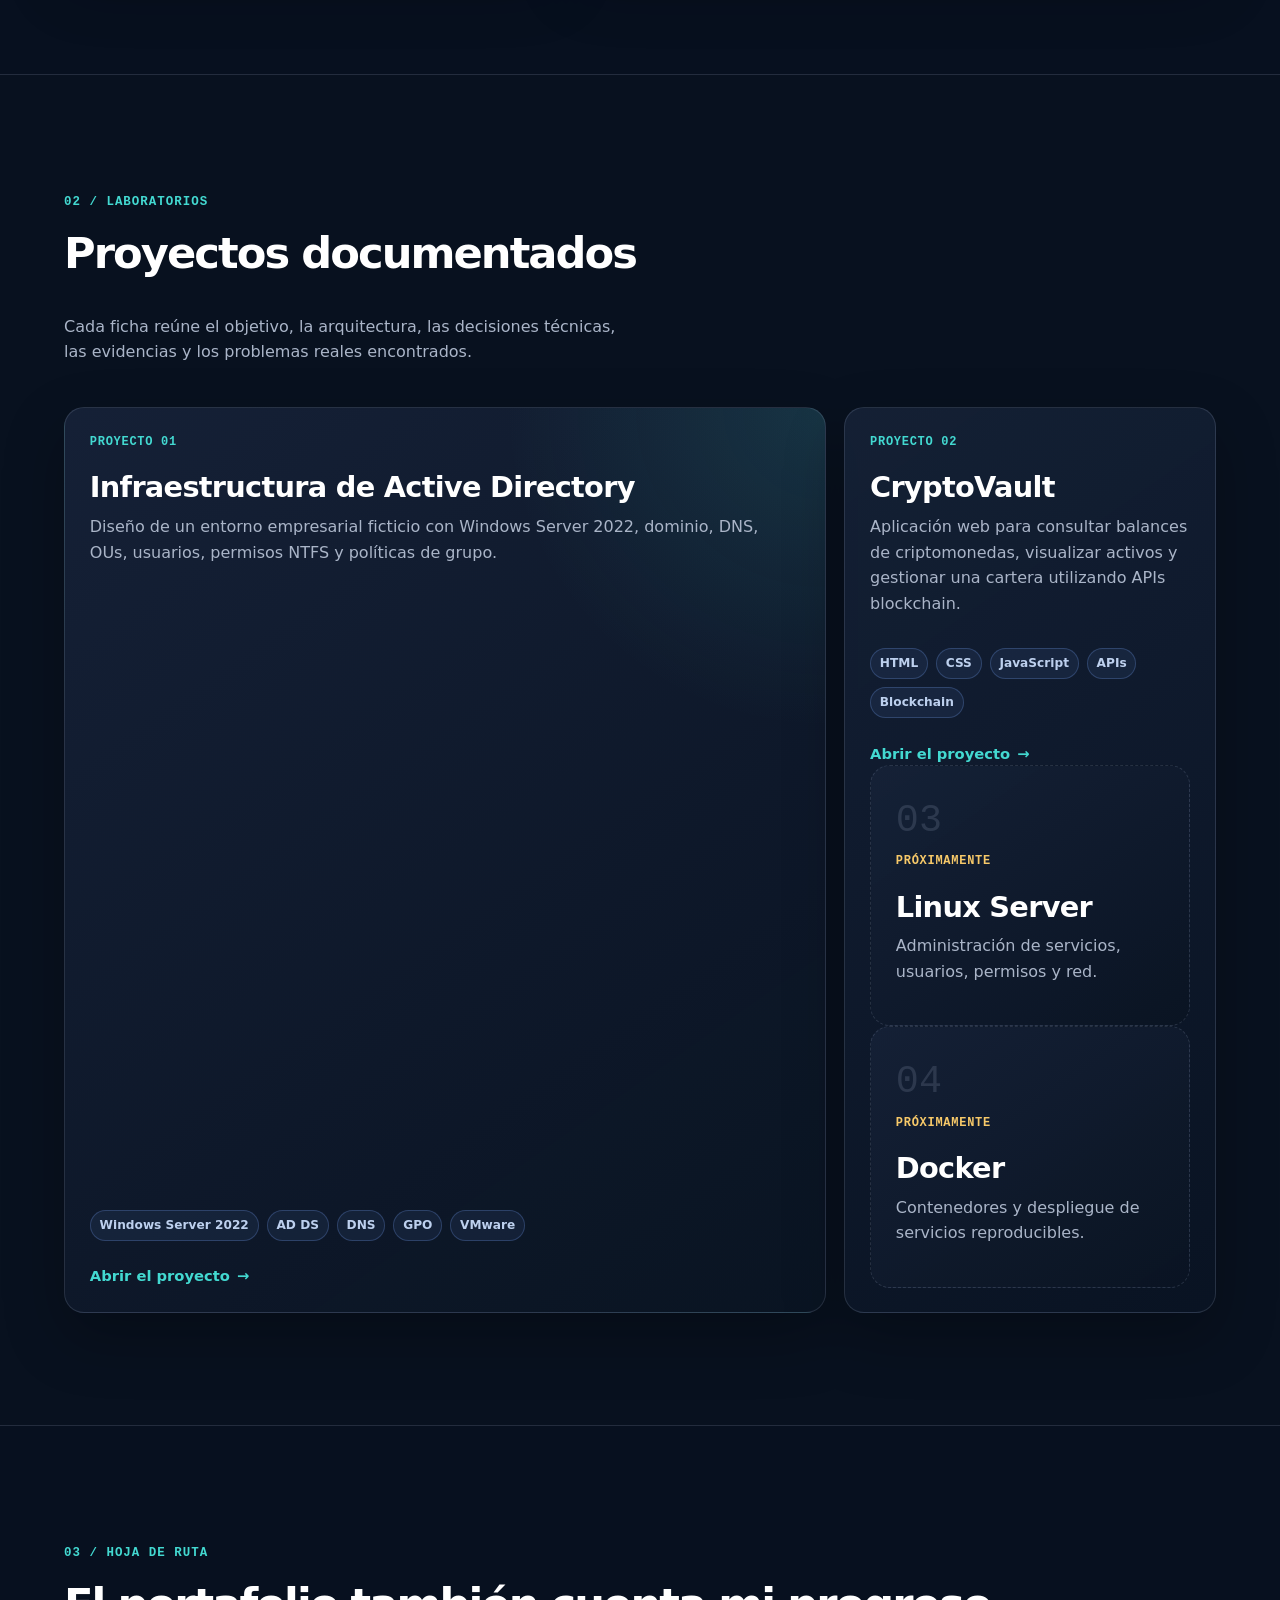
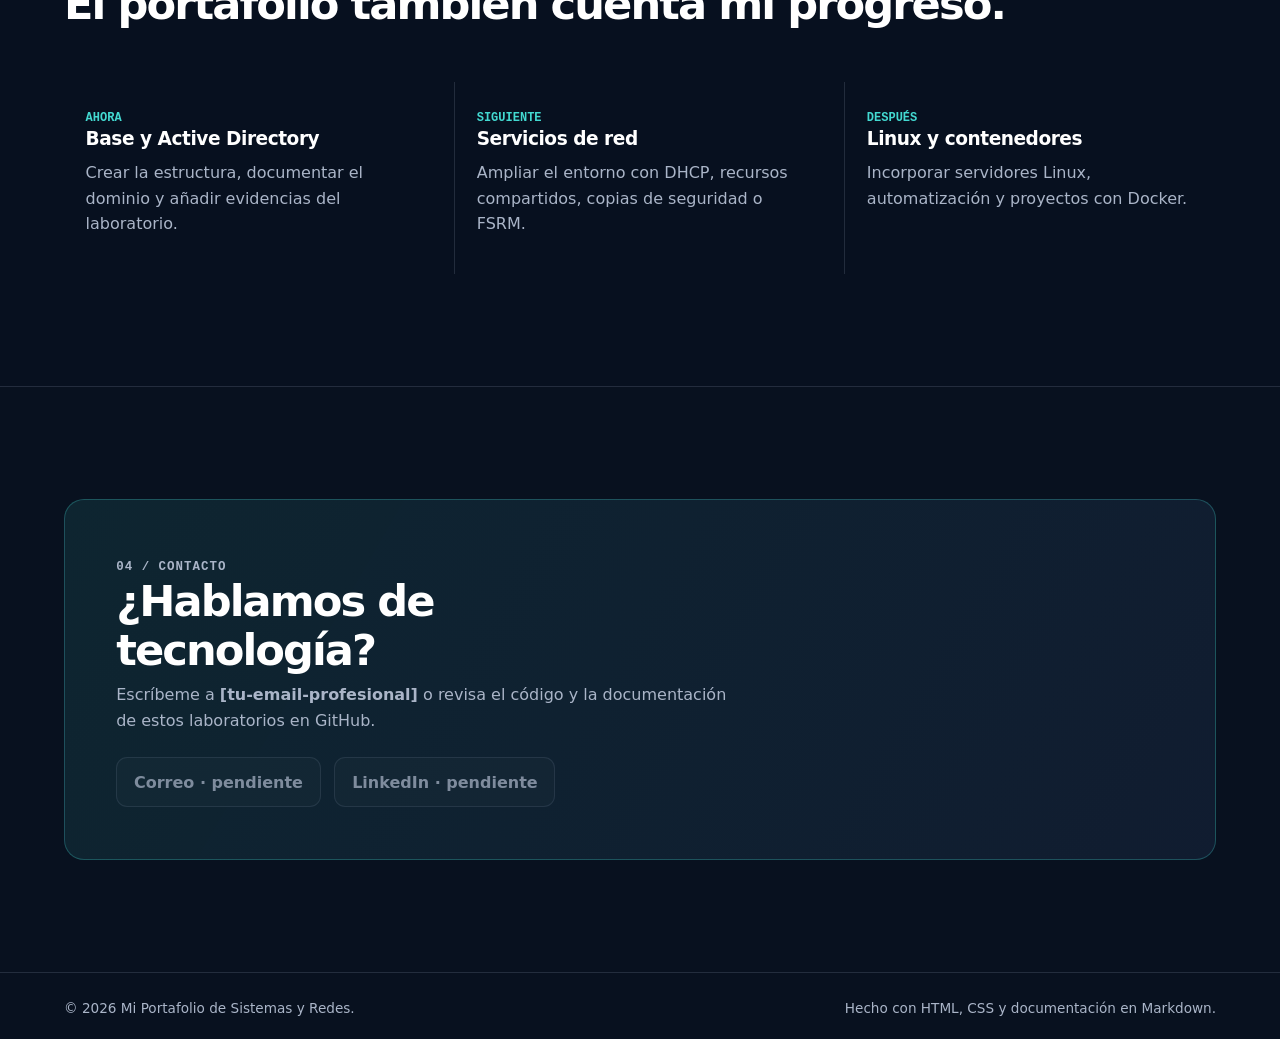
==== commit aedae71e: "Añadir CryptoVault al portfolio" ====
--- a/index.html
+++ b/index.html
@@ -113,14 +113,29 @@
               <a class="project-link" href="proyectos/active-directory/">Abrir el proyecto</a>
             </article>
 
-            <article class="project-card placeholder-card">
-              <span class="placeholder-symbol" aria-hidden="true">02</span>
-              <div>
-                <div class="card-status">Próximamente</div>
-                <h3>Servidor DHCP</h3>
-                <p>Asignación automática de direcciones IP y opciones de red.</p>
-              </div>
-            </article>
+            <article class="project-card">
+    <div class="project-number">Proyecto 02</div>
+
+    <h3>CryptoVault</h3>
+
+    <p>
+        Aplicación web para consultar balances de criptomonedas,
+        visualizar activos y gestionar una cartera utilizando APIs
+        blockchain.
+    </p>
+
+    <ul class="tag-list" aria-label="Tecnologías">
+        <li>HTML</li>
+        <li>CSS</li>
+        <li>JavaScript</li>
+        <li>APIs</li>
+        <li>Blockchain</li>
+    </ul>
+
+    <a class="project-link"
+       href="proyectos/cryptovault/">
+       Abrir el proyecto
+    </a>
 
             <article class="project-card placeholder-card">
               <span class="placeholder-symbol" aria-hidden="true">03</span>
